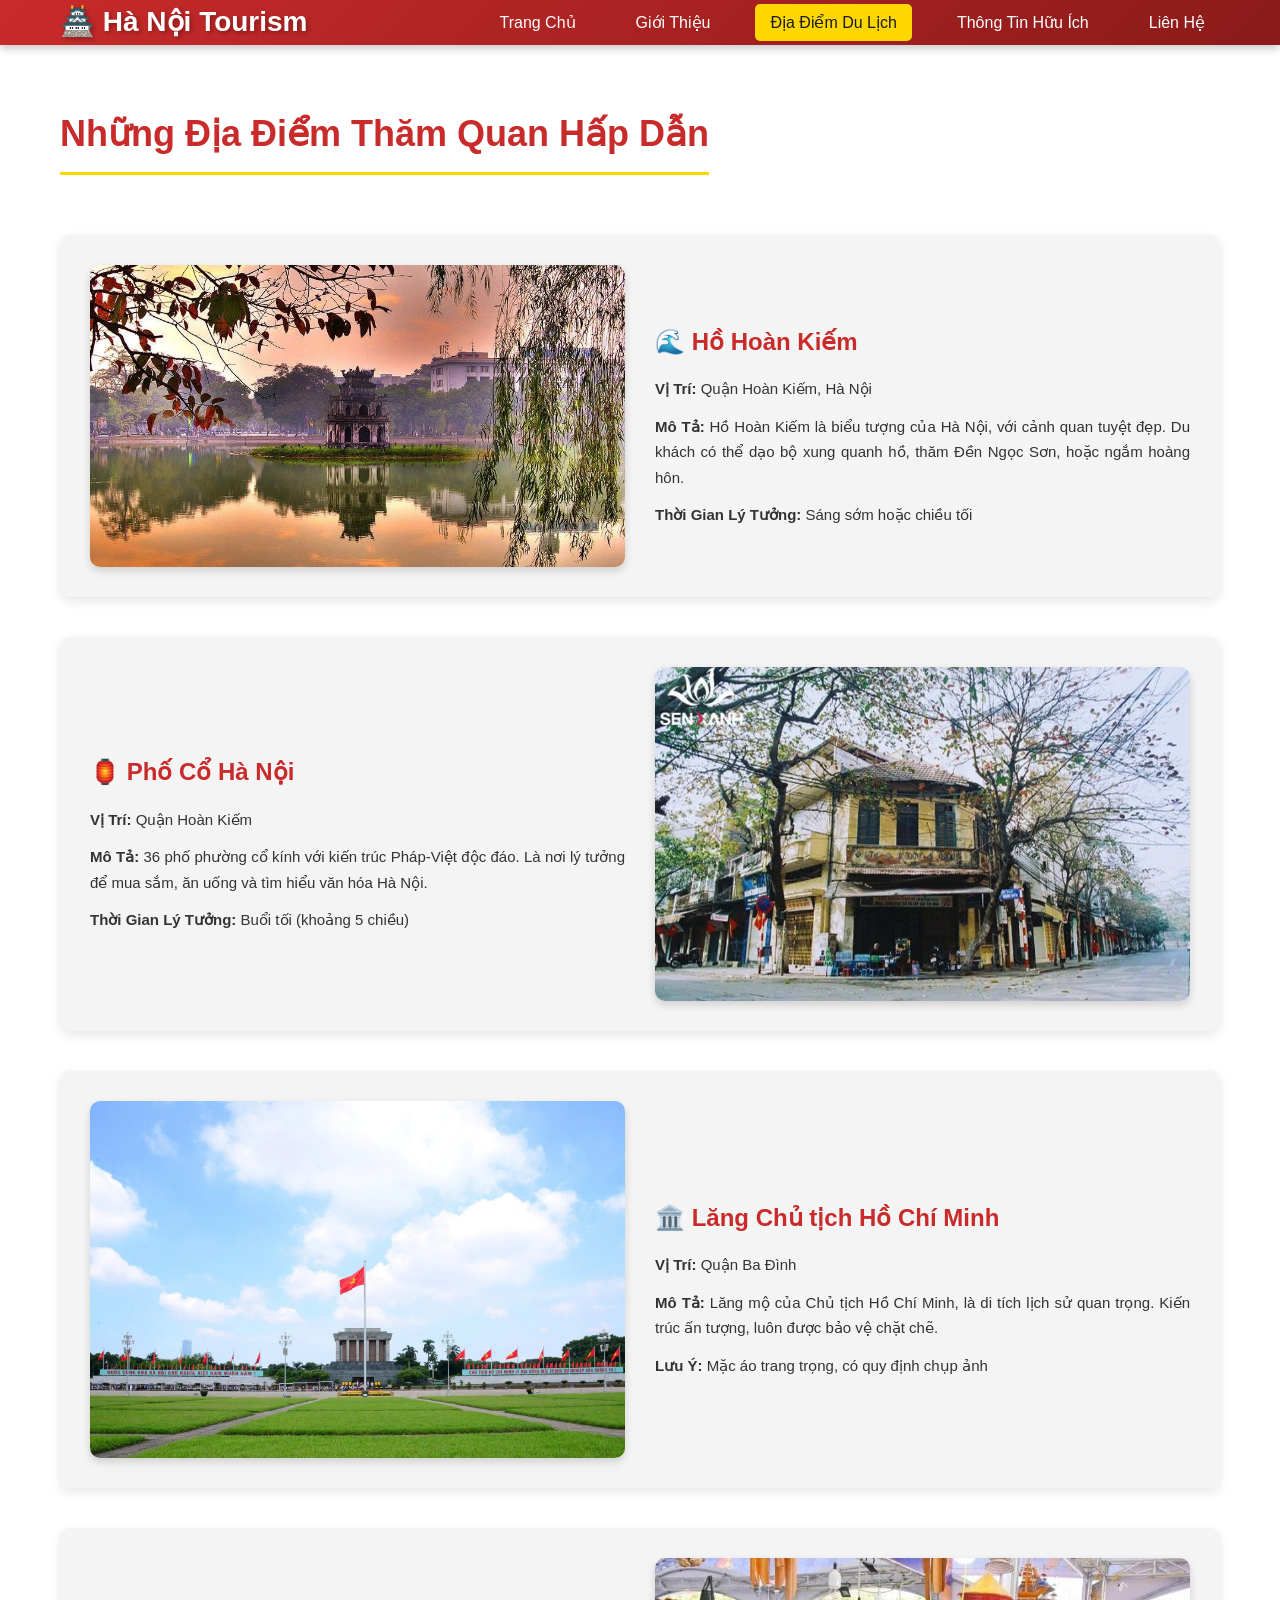
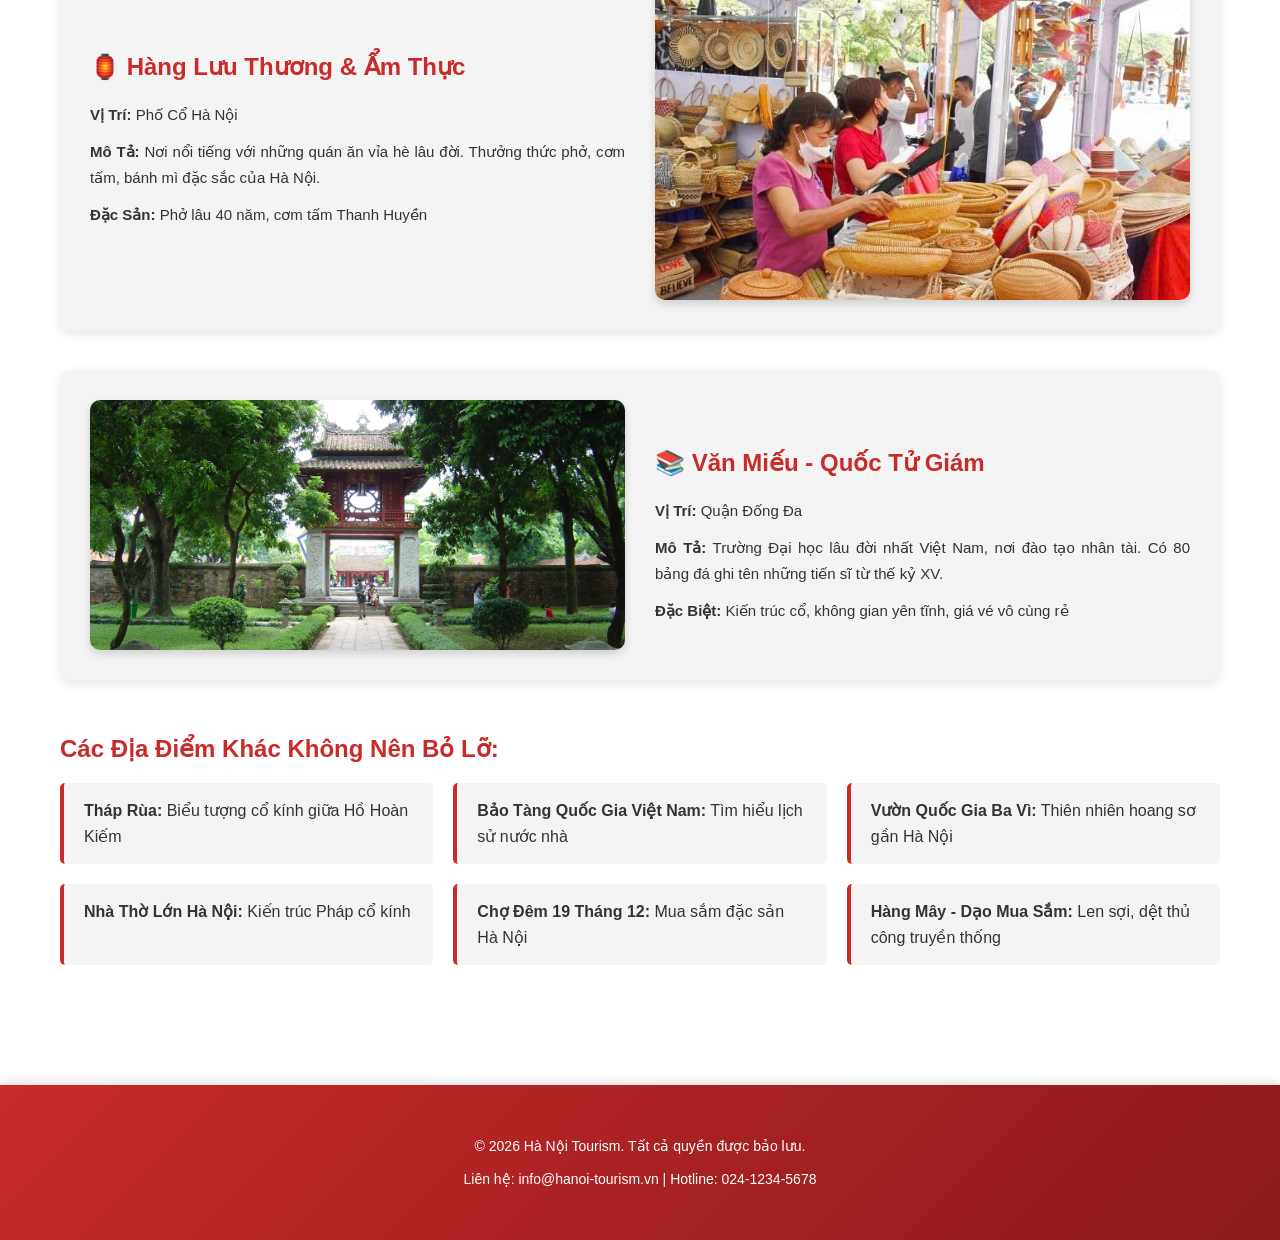
==== dia-diem.html @ 098126fa "Add files via upload" ====
<!doctype html>
<html lang="vi">
  <head>
    <meta charset="UTF-8" />
    <meta name="viewport" content="width=device-width, initial-scale=1.0" />
    <title>Địa Điểm Du Lịch | Du Lịch Hà Nội</title>
    <link rel="stylesheet" href="style.css" />
  </head>
  <body>
    <!-- HEADER - MENU ĐIỀU HƯỚNG -->
    <header>
      <nav class="navbar">
        <div class="container">
          <div class="logo">
            <h1>🏯 Hà Nội Tourism</h1>
          </div>
          <ul class="nav-menu">
            <li><a href="index.html">Trang Chủ</a></li>
            <li><a href="gioi-thieu.html">Giới Thiệu</a></li>
            <li><a href="dia-diem.html" class="active">Địa Điểm Du Lịch</a></li>
            <li><a href="thong-tin.html">Thông Tin Hữu Ích</a></li>
            <li><a href="lien-he.html">Liên Hệ</a></li>
          </ul>
        </div>
      </nav>
    </header>

    <!-- NỘI DUNG CHÍNH -->
    <main>
      <section class="content-section">
        <div class="container">
          <h2>Những Địa Điểm Thăm Quan Hấp Dẫn</h2>

          <div class="attraction-list">
            <!-- ĐỊA ĐIỂM 1 -->
            <div class="attraction-card">
              <!-- ÁNH CẦN: Ảnh Hồ Hoàn Kiếm -->
              <img
                src="images/ho-hoan-kiem-large.jpg"
                alt="Hồ Hoàn Kiếm"
                class="attraction-image"
              />
              <div class="attraction-info">
                <h3>🌊 Hồ Hoàn Kiếm</h3>
                <p><strong>Vị Trí:</strong> Quận Hoàn Kiếm, Hà Nội</p>
                <p>
                  <strong>Mô Tả:</strong> Hồ Hoàn Kiếm là biểu tượng của Hà Nội,
                  với cảnh quan tuyệt đẹp. Du khách có thể dạo bộ xung quanh hồ,
                  thăm Đền Ngọc Sơn, hoặc ngắm hoàng hôn.
                </p>
                <p>
                  <strong>Thời Gian Lý Tưởng:</strong> Sáng sớm hoặc chiều tối
                </p>
              </div>
            </div>

            <!-- ĐỊA ĐIỂM 2 -->
            <div class="attraction-card">
              <!-- ÁNH CẦN: Ảnh Phố Cổ Hà Nội -->
              <img
                src="images/pho-co-large.jpg"
                alt="Phố Cổ"
                class="attraction-image"
              />
              <div class="attraction-info">
                <h3>🏮 Phố Cổ Hà Nội</h3>
                <p><strong>Vị Trí:</strong> Quận Hoàn Kiếm</p>
                <p>
                  <strong>Mô Tả:</strong> 36 phố phường cổ kính với kiến trúc
                  Pháp-Việt độc đáo. Là nơi lý tưởng để mua sắm, ăn uống và tìm
                  hiểu văn hóa Hà Nội.
                </p>
                <p>
                  <strong>Thời Gian Lý Tưởng:</strong> Buổi tối (khoảng 5 chiều)
                </p>
              </div>
            </div>

            <!-- ĐỊA ĐIỂM 3 -->
            <div class="attraction-card">
              <!-- ÁNH CẦN: Ảnh Lăng Chủ tịch Hồ Chí Minh -->
              <img
                src="images/mausoleum-large.jpg"
                alt="Mausoleum"
                class="attraction-image"
              />
              <div class="attraction-info">
                <h3>🏛️ Lăng Chủ tịch Hồ Chí Minh</h3>
                <p><strong>Vị Trí:</strong> Quận Ba Đình</p>
                <p>
                  <strong>Mô Tả:</strong> Lăng mộ của Chủ tịch Hồ Chí Minh, là
                  di tích lịch sử quan trọng. Kiến trúc ấn tượng, luôn được bảo
                  vệ chặt chẽ.
                </p>
                <p>
                  <strong>Lưu Ý:</strong> Mặc áo trang trọng, có quy định chụp
                  ảnh
                </p>
              </div>
            </div>

            <!-- ĐỊA ĐIỂM 4 -->
            <div class="attraction-card">
              <!-- ÁNH CẦN: Ảnh hàng Lưu Thương -->
              <img
                src="images/hang-luong-thuong.jpg"
                alt="Hàng Lưu Thương"
                class="attraction-image"
              />
              <div class="attraction-info">
                <h3>🏮 Hàng Lưu Thương & Ẩm Thực</h3>
                <p><strong>Vị Trí:</strong> Phố Cổ Hà Nội</p>
                <p>
                  <strong>Mô Tả:</strong> Nơi nổi tiếng với những quán ăn vỉa hè
                  lâu đời. Thưởng thức phở, cơm tấm, bánh mì đặc sắc của Hà Nội.
                </p>
                <p>
                  <strong>Đặc Sản:</strong> Phở lâu 40 năm, cơm tấm Thanh Huyền
                </p>
              </div>
            </div>

            <!-- ĐỊA ĐIỂM 5 -->
            <div class="attraction-card">
              <!-- ÁNH CẦN: Ảnh Văn Miếu - Quốc Tử Giám -->
              <img
                src="images/van-mieu.jpg"
                alt="Văn Miếu"
                class="attraction-image"
              />
              <div class="attraction-info">
                <h3>📚 Văn Miếu - Quốc Tử Giám</h3>
                <p><strong>Vị Trí:</strong> Quận Đống Đa</p>
                <p>
                  <strong>Mô Tả:</strong> Trường Đại học lâu đời nhất Việt Nam,
                  nơi đào tạo nhân tài. Có 80 bảng đá ghi tên những tiến sĩ từ
                  thế kỷ XV.
                </p>
                <p>
                  <strong>Đặc Biệt:</strong> Kiến trúc cổ, không gian yên tĩnh,
                  giá vé vô cùng rẻ
                </p>
              </div>
            </div>
          </div>

          <!-- DANH SÁCH KHÁC -->
          <h3 style="margin-top: 50px">Các Địa Điểm Khác Không Nên Bỏ Lỡ:</h3>
          <ul class="additional-places">
            <li>
              <strong>Tháp Rùa:</strong> Biểu tượng cổ kính giữa Hồ Hoàn Kiếm
            </li>
            <li>
              <strong>Bảo Tàng Quốc Gia Việt Nam:</strong> Tìm hiểu lịch sử nước
              nhà
            </li>
            <li>
              <strong>Vườn Quốc Gia Ba Vì:</strong> Thiên nhiên hoang sơ gần Hà
              Nội
            </li>
            <li><strong>Nhà Thờ Lớn Hà Nội:</strong> Kiến trúc Pháp cổ kính</li>
            <li>
              <strong>Chợ Đêm 19 Tháng 12:</strong> Mua sắm đặc sản Hà Nội
            </li>
            <li>
              <strong>Hàng Mây - Dạo Mua Sắm:</strong> Len sợi, dệt thủ công
              truyền thống
            </li>
          </ul>
        </div>
      </section>
    </main>

    <!-- FOOTER -->
    <footer>
      <div class="container">
        <p>&copy; 2026 Hà Nội Tourism. Tất cả quyền được bảo lưu.</p>
        <p>Liên hệ: info@hanoi-tourism.vn | Hotline: 024-1234-5678</p>
      </div>
    </footer>
  </body>
</html>
---- style.css ----
/* ==================== CSS CHÍNH CHO WEBSITE HÀ NỘI TOURISM ==================== */

/* VARIABLES CSS */
:root {
  --primary-color: #c92a2a; /* Màu đỏ - Chủ yếu */
  --secondary-color: #ffd700; /* Màu vàng - Phụ */
  --dark-color: #1a1a1a; /* Màu tối */
  --light-color: #f4f4f4; /* Màu sáng */
  --text-color: #333; /* Màu văn bản */
  --border-color: #ddd; /* Màu lề */
  --hover-color: #b31818; /* Màu khi di chuột */
  --font-main: "Segoe UI", Tahoma, Geneva, Verdana, sans-serif;
}

/* RESET MẶC ĐỊNH */
* {
  margin: 0;
  padding: 0;
  box-sizing: border-box;
}

body {
  font-family: var(--font-main);
  color: var(--text-color);
  line-height: 1.6;
  background-color: #fff;
}

html {
  scroll-behavior: smooth;
}

/* CONTAINER CHÍNH */
.container {
  max-width: 1200px;
  margin: 0 auto;
  padding: 0 20px;
}

/* HEADER & NAVBAR */
header {
  background: linear-gradient(135deg, var(--primary-color) 0%, #8b1a1a 100%);
  color: white;
  padding: 0;
  box-shadow: 0 4px 8px rgba(0, 0, 0, 0.2);
  position: sticky;
  top: 0;
  z-index: 1000;
}

.navbar {
  display: flex;
  justify-content: space-between;
  align-items: center;
}

.navbar .container {
  display: flex;
  justify-content: space-between;
  align-items: center;
  width: 100%;
}

.logo h1 {
  font-size: 28px;
  font-weight: bold;
  color: white;
  text-shadow: 2px 2px 4px rgba(0, 0, 0, 0.3);
}

/* MENU ĐIỀU HƯỚNG */
.nav-menu {
  display: flex;
  list-style: none;
  gap: 30px;
}

.nav-menu a {
  color: white;
  text-decoration: none;
  font-weight: 500;
  transition: all 0.3s ease;
  padding: 10px 15px;
  border-radius: 5px;
}

.nav-menu a:hover,
.nav-menu a.active {
  background-color: var(--secondary-color);
  color: var(--dark-color);
  transform: translateY(-2px);
}

/* HERO SECTION */
.hero {
  position: relative;
  height: 500px;
  overflow: hidden;
  display: flex;
  align-items: center;
  justify-content: center;
}

.hero-content {
  position: relative;
  width: 100%;
  height: 100%;
}

.hero-image {
  width: 100%;
  height: 100%;
  object-fit: cover;
}

.hero-text {
  position: absolute;
  top: 50%;
  left: 50%;
  transform: translate(-50%, -50%);
  text-align: center;
  color: white;
  z-index: 2;
  background: rgba(0, 0, 0, 0.5);
  padding: 40px 60px;
  border-radius: 10px;
}

.hero-text h2 {
  font-size: 48px;
  margin-bottom: 10px;
  text-shadow: 2px 2px 8px rgba(0, 0, 0, 0.5);
}

.hero-text p {
  font-size: 24px;
  text-shadow: 1px 1px 4px rgba(0, 0, 0, 0.5);
}

/* CONTENT SECTION */
.content-section {
  padding: 60px 0;
  background-color: #fff;
}

.content-section h2 {
  font-size: 36px;
  color: var(--primary-color);
  margin-bottom: 20px;
  border-bottom: 3px solid var(--secondary-color);
  padding-bottom: 10px;
  display: inline-block;
}

.content-section h3 {
  font-size: 24px;
  color: var(--primary-color);
  margin-top: 30px;
  margin-bottom: 15px;
}

.content-section p {
  font-size: 16px;
  line-height: 1.8;
  color: var(--text-color);
  margin-bottom: 15px;
  text-align: justify;
}

/* DANH SÁCH */
.highlights-list {
  list-style: none;
  padding: 0;
  margin: 20px 0;
}

.highlights-list li {
  padding: 12px 0;
  padding-left: 30px;
  font-size: 16px;
  border-left: 4px solid var(--secondary-color);
  margin-bottom: 10px;
  background-color: rgba(255, 215, 0, 0.1);
  padding: 15px 20px;
  border-radius: 5px;
}

.additional-places {
  list-style: none;
  padding: 0;
  display: grid;
  grid-template-columns: repeat(auto-fit, minmax(300px, 1fr));
  gap: 20px;
}

.additional-places li {
  padding: 15px 20px;
  background-color: var(--light-color);
  border-left: 4px solid var(--primary-color);
  border-radius: 5px;
  font-size: 16px;
}

.tips-list {
  list-style: none;
  padding: 0;
  display: grid;
  grid-template-columns: repeat(auto-fit, minmax(280px, 1fr));
  gap: 20px;
}

.tips-list li {
  padding: 15px 20px;
  background: linear-gradient(
    135deg,
    rgba(201, 42, 42, 0.1) 0%,
    rgba(255, 215, 0, 0.1) 100%
  );
  border-left: 4px solid var(--primary-color);
  border-radius: 5px;
  font-size: 15px;
}

/* BẢNG */
.info-table,
.history-table,
.pricing-table,
.support-table {
  width: 100%;
  border-collapse: collapse;
  margin: 20px 0;
  box-shadow: 0 2px 8px rgba(0, 0, 0, 0.1);
  border-radius: 5px;
  overflow: hidden;
}

.info-table th,
.history-table th,
.pricing-table th,
.support-table th {
  background: linear-gradient(
    135deg,
    var(--primary-color) 0%,
    var(--hover-color) 100%
  );
  color: white;
  padding: 15px;
  text-align: left;
  font-weight: bold;
}

.info-table td,
.history-table td,
.pricing-table td,
.support-table td {
  padding: 15px;
  border-bottom: 1px solid var(--border-color);
}

.info-table tr:hover,
.history-table tr:hover,
.pricing-table tr:hover,
.support-table tr:hover {
  background-color: rgba(201, 42, 42, 0.05);
  transition: background-color 0.3s ease;
}

/* GRID LAYOUT - PLACES */
.places-grid {
  display: grid;
  grid-template-columns: repeat(auto-fit, minmax(280px, 1fr));
  gap: 30px;
  margin: 30px 0;
}

.place-card {
  background-color: white;
  border-radius: 10px;
  overflow: hidden;
  box-shadow: 0 4px 12px rgba(0, 0, 0, 0.1);
  transition:
    transform 0.3s ease,
    box-shadow 0.3s ease;
}

.place-card:hover {
  transform: translateY(-10px);
  box-shadow: 0 8px 20px rgba(0, 0, 0, 0.2);
}

.place-card img {
  width: 100%;
  height: 200px;
  object-fit: cover;
}

.place-card h3 {
  padding: 15px 20px 0;
  color: var(--primary-color);
  font-size: 20px;
}

.place-card p {
  padding: 10px 20px 20px;
  color: var(--text-color);
  font-size: 14px;
}

/* GRID LAYOUT - RESTAURANTS */
.restaurants-grid {
  display: grid;
  grid-template-columns: repeat(auto-fit, minmax(250px, 1fr));
  gap: 20px;
  margin: 30px 0;
}

.restaurant-card {
  background: white;
  border-radius: 8px;
  overflow: hidden;
  box-shadow: 0 2px 8px rgba(0, 0, 0, 0.1);
  transition: transform 0.3s ease;
}

.restaurant-card:hover {
  transform: scale(1.05);
}

.restaurant-card img {
  width: 100%;
  height: 150px;
  object-fit: cover;
}

.restaurant-card h4 {
  padding: 10px 15px;
  color: var(--primary-color);
  font-size: 16px;
}

.restaurant-card p {
  padding: 0 15px 15px;
  font-size: 13px;
  color: #666;
}

/* ATTRACTION CARDS */
.attraction-list {
  display: grid;
  grid-template-columns: 1fr;
  gap: 40px;
  margin: 40px 0;
}

.attraction-card {
  display: grid;
  grid-template-columns: 1fr 1fr;
  gap: 30px;
  align-items: center;
  padding: 30px;
  background-color: var(--light-color);
  border-radius: 10px;
  box-shadow: 0 4px 12px rgba(0, 0, 0, 0.1);
}

.attraction-card:nth-child(even) {
  grid-template-columns: 1fr 1fr;
  direction: rtl;
}

.attraction-card:nth-child(even) > * {
  direction: ltr;
}

.attraction-image {
  width: 100%;
  border-radius: 10px;
  box-shadow: 0 4px 8px rgba(0, 0, 0, 0.15);
  max-height: 400px;
  object-fit: cover;
}

.attraction-info h3 {
  font-size: 24px;
  color: var(--primary-color);
  margin-bottom: 15px;
}

.attraction-info p {
  margin-bottom: 12px;
  font-size: 15px;
  line-height: 1.7;
}

/* INTRO CONTENT */
.intro-content {
  display: grid;
  grid-template-columns: 1fr 1fr;
  gap: 30px;
  margin: 30px 0;
  align-items: center;
}

.intro-image {
  width: 100%;
  border-radius: 10px;
  box-shadow: 0 4px 12px rgba(0, 0, 0, 0.15);
}

.intro-text h3 {
  font-size: 22px;
  color: var(--primary-color);
  margin-bottom: 15px;
}

.intro-text ul {
  list-style: none;
  padding: 0;
}

.intro-text ul li {
  padding: 8px 0;
  padding-left: 20px;
  position: relative;
}

.intro-text ul li:before {
  content: "→";
  position: absolute;
  left: 0;
  color: var(--secondary-color);
  font-weight: bold;
}

/* FAMOUS PEOPLE */
.famous-people {
  display: grid;
  grid-template-columns: repeat(auto-fit, minmax(220px, 1fr));
  gap: 20px;
  margin: 30px 0;
}

.person-card {
  background: white;
  border-radius: 10px;
  overflow: hidden;
  box-shadow: 0 4px 12px rgba(0, 0, 0, 0.1);
  text-align: center;
  transition: transform 0.3s ease;
}

.person-card:hover {
  transform: translateY(-10px);
}

.person-card img {
  width: 100%;
  height: 250px;
  object-fit: cover;
}

.person-card h4 {
  padding: 15px 10px 5px;
  color: var(--primary-color);
  font-size: 18px;
}

.person-card p {
  padding: 5px 10px 15px;
  font-size: 14px;
  color: #666;
}

/* CONTACT SECTION */
.contact-content {
  display: grid;
  grid-template-columns: 1fr 1fr;
  gap: 40px;
  margin: 40px 0;
}

.contact-info {
  padding: 30px;
  background-color: var(--light-color);
  border-radius: 10px;
}

.contact-info h3 {
  color: var(--primary-color);
  margin-bottom: 20px;
}

.info-box {
  background: white;
  padding: 20px;
  border-left: 4px solid var(--secondary-color);
  border-radius: 5px;
  margin-top: 15px;
}

.info-box p {
  margin-bottom: 10px;
  font-size: 15px;
}

.social-links {
  display: flex;
  gap: 15px;
  flex-wrap: wrap;
  margin: 15px 0;
}

.social-links a {
  display: inline-block;
  padding: 12px 20px;
  background: linear-gradient(
    135deg,
    var(--primary-color) 0%,
    var(--hover-color) 100%
  );
  color: white;
  text-decoration: none;
  border-radius: 5px;
  transition: transform 0.3s ease;
  font-weight: 500;
}

.social-links a:hover {
  transform: translateY(-3px);
}

/* CONTACT FORM */
.contact-form-wrapper {
  padding: 30px;
  background-color: var(--light-color);
  border-radius: 10px;
}

.contact-form-wrapper h3 {
  color: var(--primary-color);
  margin-bottom: 20px;
}

.contact-form {
  background: white;
  padding: 20px;
  border-radius: 5px;
}

.form-group {
  margin-bottom: 20px;
}

.form-group label {
  display: block;
  margin-bottom: 8px;
  font-weight: 600;
  color: var(--text-color);
}

.form-group input,
.form-group select,
.form-group textarea {
  width: 100%;
  padding: 12px;
  border: 1px solid var(--border-color);
  border-radius: 5px;
  font-family: var(--font-main);
  font-size: 14px;
  transition: border-color 0.3s ease;
}

.form-group input:focus,
.form-group select:focus,
.form-group textarea:focus {
  outline: none;
  border-color: var(--primary-color);
  box-shadow: 0 0 5px rgba(201, 42, 42, 0.3);
}

.submit-btn {
  width: 100%;
  padding: 14px;
  background: linear-gradient(
    135deg,
    var(--primary-color) 0%,
    var(--hover-color) 100%
  );
  color: white;
  border: none;
  border-radius: 5px;
  font-size: 16px;
  font-weight: bold;
  cursor: pointer;
  transition: transform 0.3s ease;
}

.submit-btn:hover {
  transform: scale(1.02);
}

/* TRANSPORT INFO */
.transport-info {
  display: grid;
  grid-template-columns: repeat(auto-fit, minmax(220px, 1fr));
  gap: 20px;
  margin: 30px 0;
}

.transport-card {
  background: white;
  padding: 20px;
  border-radius: 8px;
  border-left: 4px solid var(--primary-color);
  box-shadow: 0 2px 8px rgba(0, 0, 0, 0.1);
}

.transport-card h4 {
  color: var(--primary-color);
  margin-bottom: 10px;
  font-size: 18px;
}

.transport-card p {
  font-size: 14px;
  color: var(--text-color);
}

/* MAP IMAGE */
.map-image {
  width: 100%;
  max-height: 400px;
  border-radius: 10px;
  object-fit: cover;
  margin: 30px 0;
  box-shadow: 0 4px 12px rgba(0, 0, 0, 0.15);
}

/* INFO SECTION */
.info-section {
  padding: 60px 0;
  background-color: var(--light-color);
}

.info-section h2 {
  font-size: 36px;
  color: var(--primary-color);
  margin-bottom: 30px;
  border-bottom: 3px solid var(--secondary-color);
  padding-bottom: 10px;
  display: inline-block;
}

.featured-places {
  padding: 60px 0;
  background-color: white;
}

.featured-places h2 {
  font-size: 36px;
  color: var(--primary-color);
  margin-bottom: 30px;
  border-bottom: 3px solid var(--secondary-color);
  padding-bottom: 10px;
  display: inline-block;
}

/* FOOTER */
footer {
  background: linear-gradient(135deg, var(--primary-color) 0%, #8b1a1a 100%);
  color: white;
  text-align: center;
  padding: 40px 0;
  margin-top: 60px;
  box-shadow: 0 -4px 8px rgba(0, 0, 0, 0.1);
}

footer p {
  margin: 10px 0;
  font-size: 14px;
}

footer a {
  color: var(--secondary-color);
  text-decoration: none;
}

footer a:hover {
  text-decoration: underline;
}

/* RESPONSIVE DESIGN */
@media (max-width: 768px) {
  .nav-menu {
    flex-direction: column;
    gap: 10px;
  }

  .navbar .container {
    flex-direction: column;
    gap: 15px;
  }

  .hero-text h2 {
    font-size: 32px;
  }

  .hero-text p {
    font-size: 18px;
  }

  .contact-content,
  .intro-content,
  .attraction-card {
    grid-template-columns: 1fr;
  }

  .attraction-card:nth-child(even) {
    direction: ltr;
  }

  .places-grid,
  .restaurants-grid,
  .famous-people,
  .transport-info {
    grid-template-columns: 1fr;
  }

  .content-section h2,
  .info-section h2,
  .featured-places h2 {
    font-size: 28px;
  }

  .content-section h3,
  .info-section h3 {
    font-size: 20px;
  }

  .nav-menu {
    gap: 15px;
  }

  .nav-menu a {
    padding: 8px 12px;
    font-size: 14px;
  }
}

@media (max-width: 480px) {
  .logo h1 {
    font-size: 20px;
  }

  .hero-text {
    padding: 20px 30px;
  }

  .hero-text h2 {
    font-size: 24px;
  }

  .hero-text p {
    font-size: 14px;
  }

  .content-section h2 {
    font-size: 24px;
  }

  .content-section h3 {
    font-size: 18px;
  }

  .nav-menu {
    flex-direction: column;
    gap: 8px;
  }

  .nav-menu a {
    padding: 8px 10px;
    font-size: 12px;
  }

  .info-table,
  .history-table,
  .pricing-table,
  .support-table {
    font-size: 13px;
  }

  .info-table th,
  .history-table th,
  .pricing-table th,
  .support-table th {
    padding: 10px;
  }

  .info-table td,
  .history-table td,
  .pricing-table td,
  .support-table td {
    padding: 10px;
  }
}

/* ANIMATION */
@keyframes fadeIn {
  from {
    opacity: 0;
    transform: translateY(20px);
  }
  to {
    opacity: 1;
    transform: translateY(0);
  }
}

.content-section,
.info-section,
.featured-places {
  animation: fadeIn 0.6s ease-in-out;
}
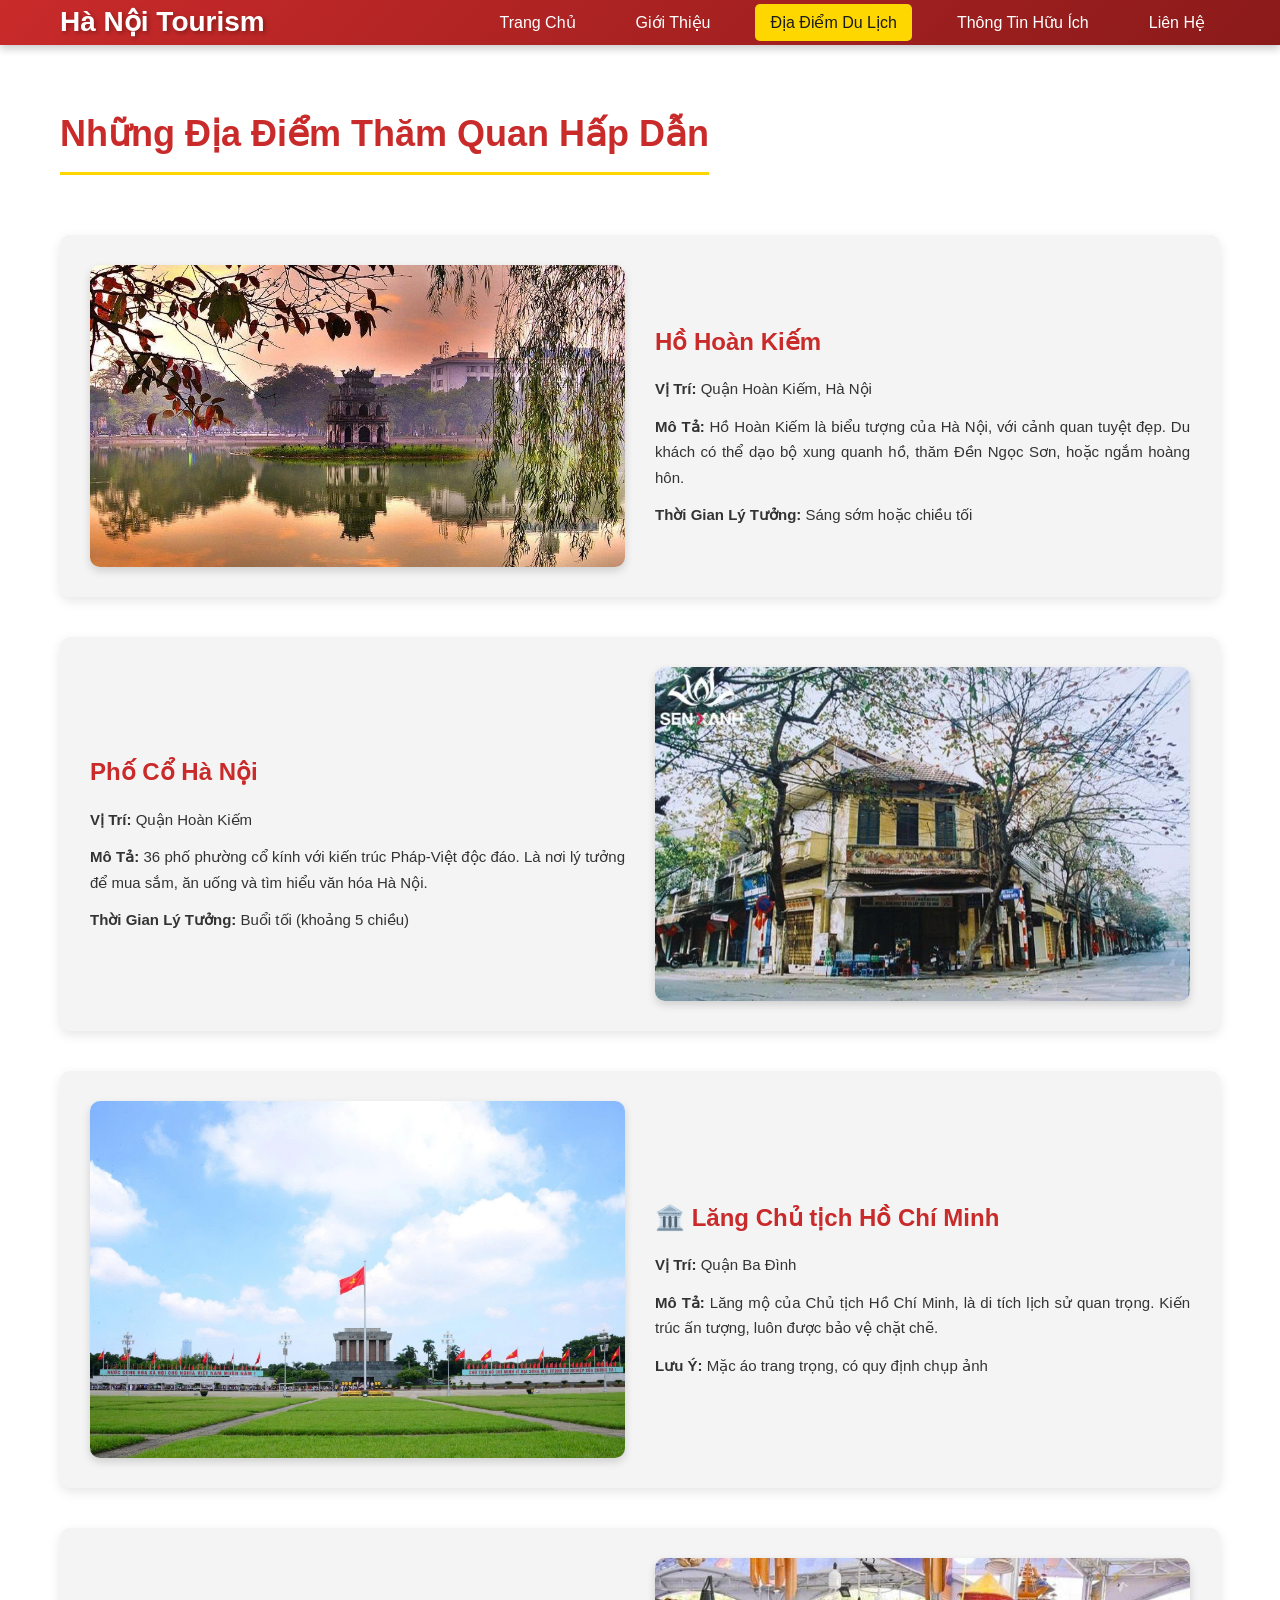
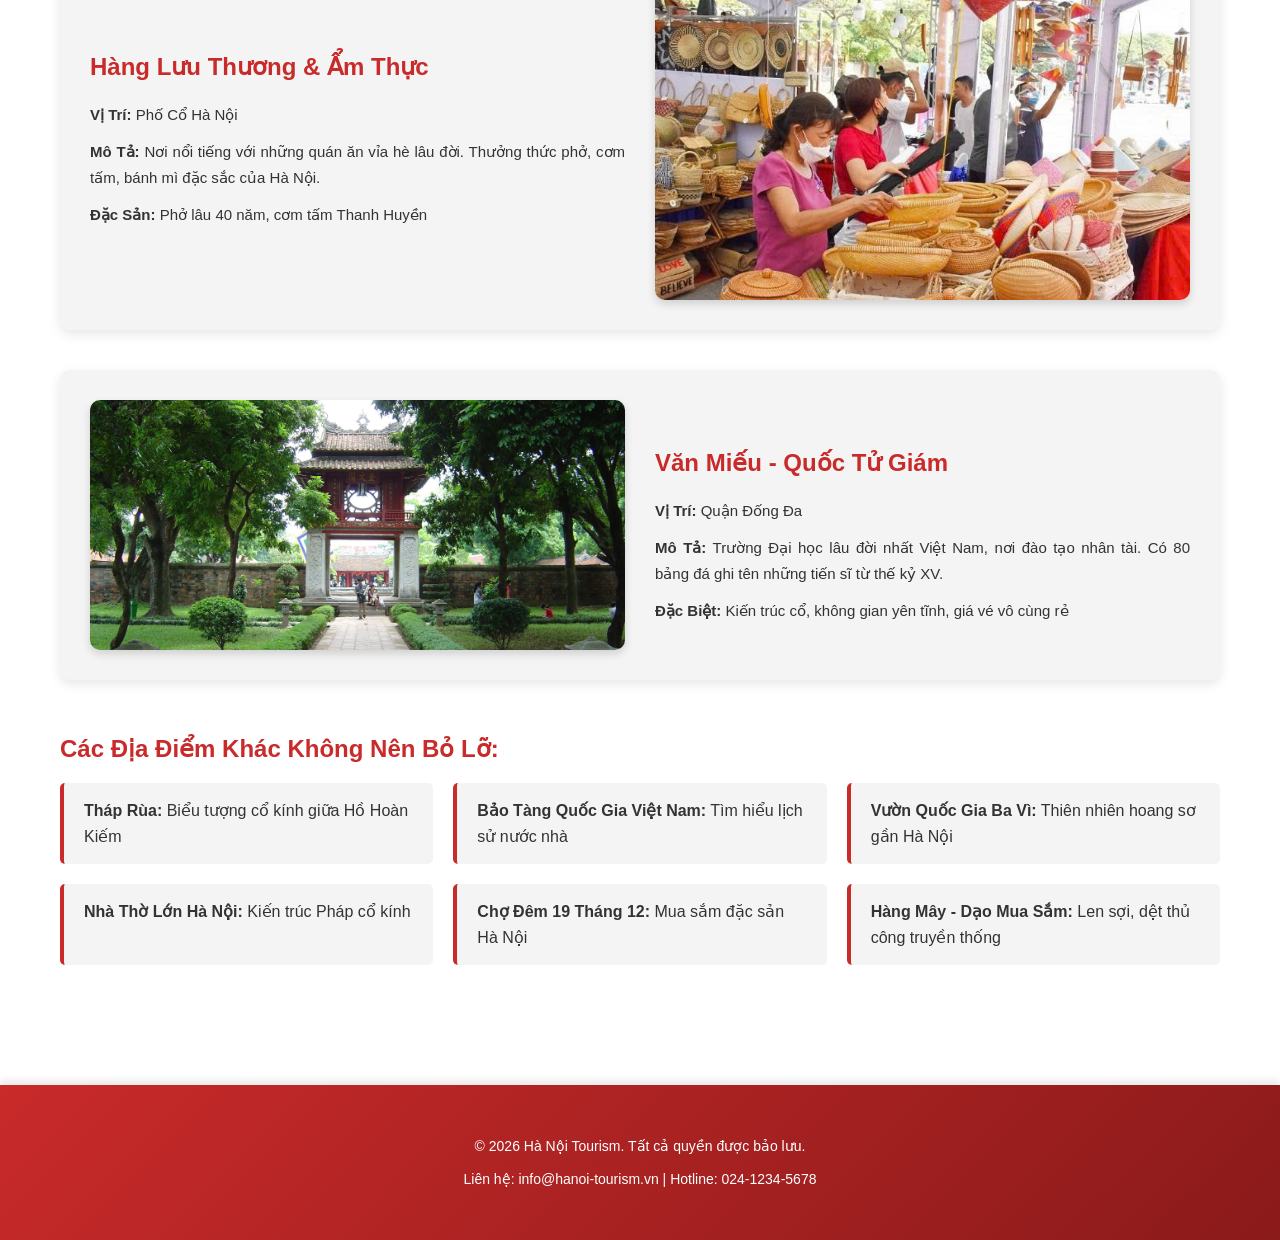
==== commit 8c8d3a5c: "Add files via upload" ====
--- a/dia-diem.html
+++ b/dia-diem.html
@@ -12,7 +12,7 @@
       <nav class="navbar">
         <div class="container">
           <div class="logo">
-            <h1>🏯 Hà Nội Tourism</h1>
+            <h1> Hà Nội Tourism</h1>
           </div>
           <ul class="nav-menu">
             <li><a href="index.html">Trang Chủ</a></li>
@@ -41,7 +41,7 @@
                 class="attraction-image"
               />
               <div class="attraction-info">
-                <h3>🌊 Hồ Hoàn Kiếm</h3>
+                <h3> Hồ Hoàn Kiếm</h3>
                 <p><strong>Vị Trí:</strong> Quận Hoàn Kiếm, Hà Nội</p>
                 <p>
                   <strong>Mô Tả:</strong> Hồ Hoàn Kiếm là biểu tượng của Hà Nội,
@@ -63,7 +63,7 @@
                 class="attraction-image"
               />
               <div class="attraction-info">
-                <h3>🏮 Phố Cổ Hà Nội</h3>
+                <h3> Phố Cổ Hà Nội</h3>
                 <p><strong>Vị Trí:</strong> Quận Hoàn Kiếm</p>
                 <p>
                   <strong>Mô Tả:</strong> 36 phố phường cổ kính với kiến trúc
@@ -108,7 +108,7 @@
                 class="attraction-image"
               />
               <div class="attraction-info">
-                <h3>🏮 Hàng Lưu Thương & Ẩm Thực</h3>
+                <h3> Hàng Lưu Thương & Ẩm Thực</h3>
                 <p><strong>Vị Trí:</strong> Phố Cổ Hà Nội</p>
                 <p>
                   <strong>Mô Tả:</strong> Nơi nổi tiếng với những quán ăn vỉa hè
@@ -129,7 +129,7 @@
                 class="attraction-image"
               />
               <div class="attraction-info">
-                <h3>📚 Văn Miếu - Quốc Tử Giám</h3>
+                <h3> Văn Miếu - Quốc Tử Giám</h3>
                 <p><strong>Vị Trí:</strong> Quận Đống Đa</p>
                 <p>
                   <strong>Mô Tả:</strong> Trường Đại học lâu đời nhất Việt Nam,
